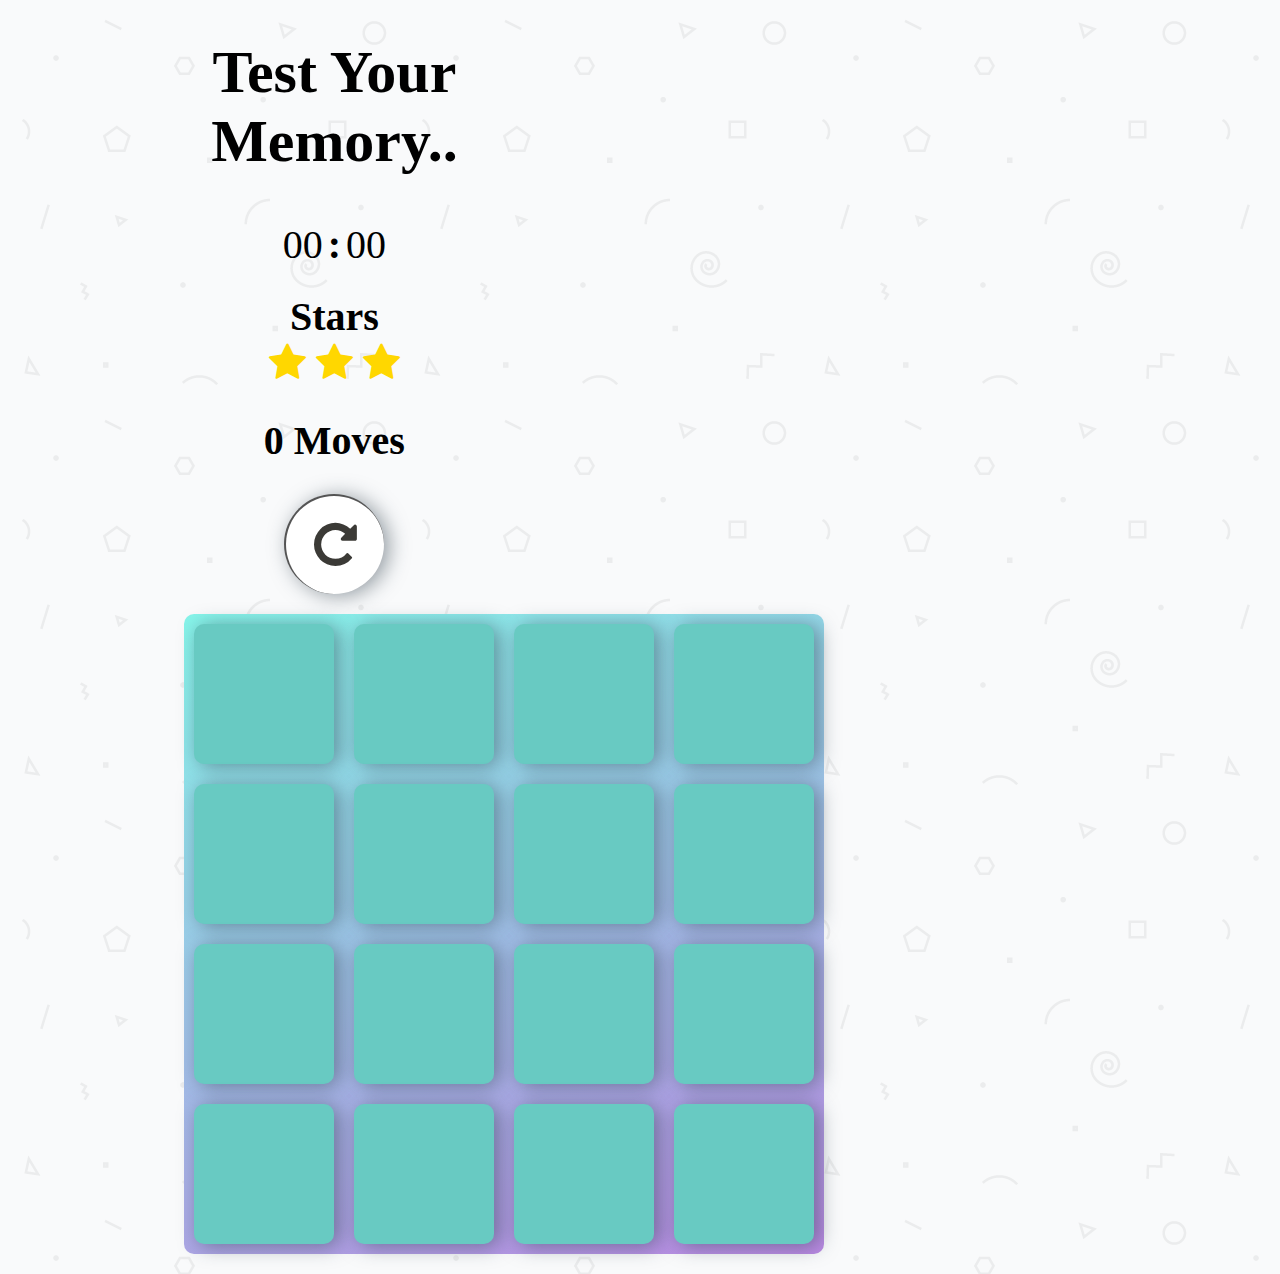
==== index.html @ 76e8866a "first commit" ====
<!DOCTYPE html>
<html>
<head>
	<title>Memory Test Game</title>
    <link rel="stylesheet" href="css/style.css">
    <link rel="stylesheet prefetch" href="https://maxcdn.bootstrapcdn.com/font-awesome/4.6.1/css/font-awesome.min.css">
    
</head>
<body>
    <div class="container">
        <div style="text-align: center; width: 80%; margin: 0 auto">
        <div class="nav">
            <h1>Test Your Memory..</h1>
            <div class="timer"><p class="min">00</p><b>:</b><p class="sec">00</p></div>
            <ul class="stars">
                <h5>Stars</h5>
                <li><i class="fa fa-star" id="s1"></i></li>
                <li><i class="fa fa-star" id="s2"></i></li>
                <li><i class="fa fa-star" id="s3"></i></li>
            </ul>
            <h5 class="move">3 Moves</h5>
            
            
            <button onclick="new_game()"><i class="fa fa-repeat"></i></button>
        </div>
        
        <div class="board" id="board">
        </div>
        </div>
    </div>
    <script src="js/jquery-3.3.1.js"></script>
    <script src="js/game.js"></script>
    
</body>

</html>
---- css/style.css ----
body{
        background: #ffffff url('../img/geometry2.png');
}
.container {
    width: 100%;
    height: 100%;
    margin: 0px;
}

.board{
    float: left;
    width: 640px;
    margin: 20px 50px;
    height: 640px;
    border-radius: 10px;
    background: linear-gradient(160deg, #86f5ea 0%, #bb8ae4 100%);
}

.card{
    width: 100px;
    height: 100px;
    float: left;
    margin:10px;
	padding:20px;
    border-radius: 10px;
    background-color: #68cac2;
    box-shadow: 5px 2px 20px 0 rgba(46, 61, 73, 0.5);
}


h1{
    width:100%;
    text-align: center;
    font-size:60px;
    margin-bottom: 40px;
    margin-top: 10px;
}

img{
    width: 100px;
    height: 100px;
}
.flipped{
    background-image: linear-gradient(#A1FFCE, #FAFFD1);
}
.hid{
    visibility: hidden;
}

.nav{
    float: left;
    width: 400px;
    margin: 0 auto;
    text-align: center;
    padding-top: 20px;
}

h1{
    width:100%;
    text-align: center;
    font-size:60px;
    margin-bottom: 40px;
    margin-top: 10px;
}

.nav button{
    width: 100px;
    height:100px;
    font-size: 50px;
    font-weight: bolder;
    background:#fff;
    color: #3b3a36;
    margin-top: 30px;
    border-right: 0;
    border-bottom: 0;
    border-radius: 100%;  
    box-shadow: 5px 2px 20px 0 rgba(46, 61, 73, 0.5); 
    outline: none;
}

.nav button:active{
    transform: rotate(30deg);
    border-left: 0;
    border-top: 0;
    outline: none;
    
}

.nav button:hover{
    color: #90a4ae;
}

.min,.sec{
    display: inline-block;
}
.timer,.min,.sec{
    font-size: 40px;
    margin: 5px;
}

.stars{
    padding: 0;
    margin: 20px auto 30px auto;
    font-size: 40px;
}
.stars li{
    list-style: none;
    display: inline-block;
/*    color: #FFD700;*/
}

h5{
    margin: 0;
    font-size: 40px;

}
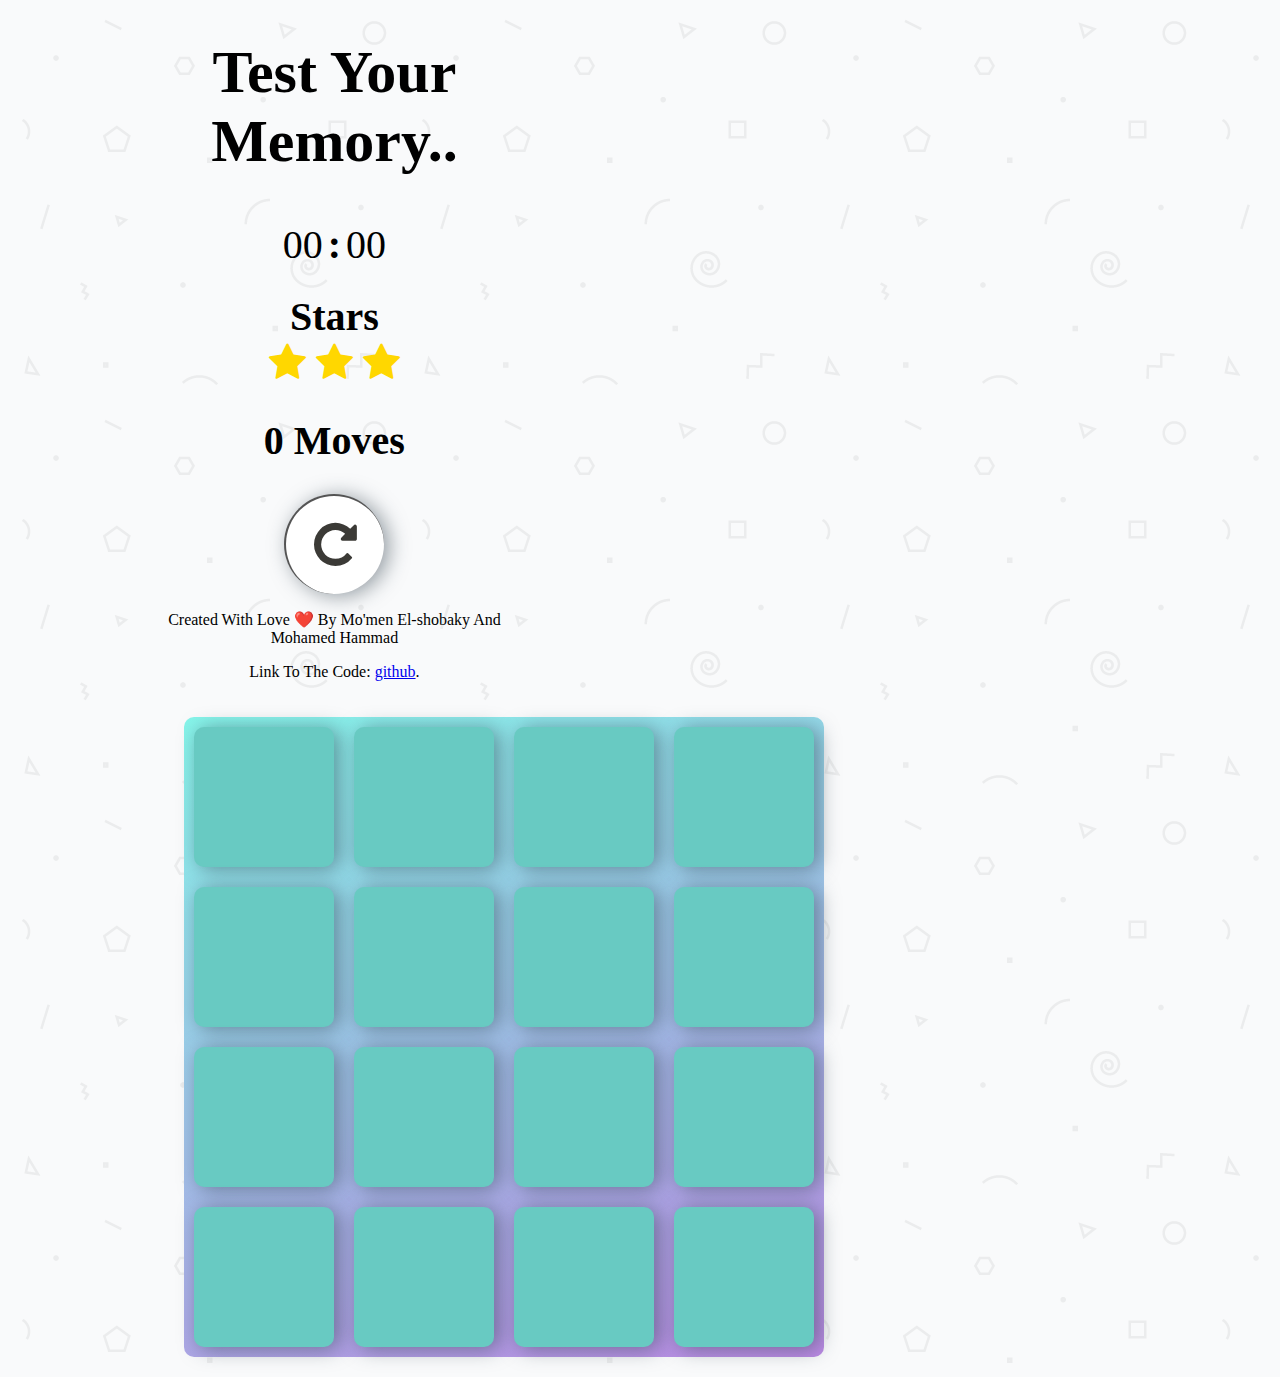
==== commit 30f1c377: "init" ====
--- a/index.html
+++ b/index.html
@@ -22,15 +22,21 @@
             
             
             <button onclick="new_game()"><i class="fa fa-repeat"></i></button>
+            <footer >
+                <p>Created With Love ❤️ By Mo'men El-shobaky And Mohamed Hammad</p>
+                <p>Link To The Code: <a tes href="https://github.com/hammad101088/memory-test-game-master">
+                github</a>.</p>
+              </footer>
         </div>
         
         <div class="board" id="board">
         </div>
         </div>
+        
     </div>
     <script src="js/jquery-3.3.1.js"></script>
     <script src="js/game.js"></script>
-    
+   
 </body>
 
 </html> --- a/css/style.css
+++ b/css/style.css
@@ -118,4 +118,5 @@
 
 
 
+
    
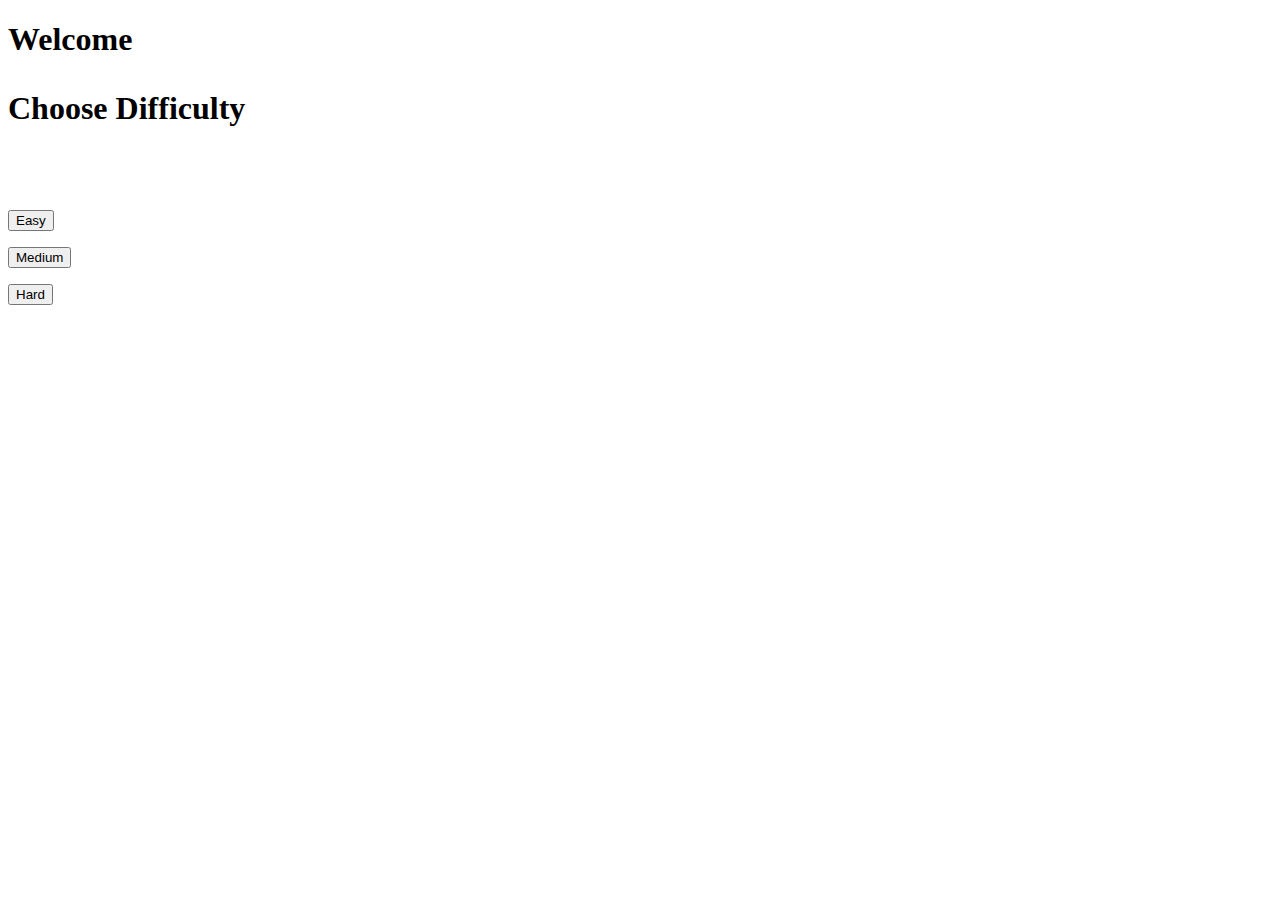
==== commit 11914797: "Add files via upload" ====
--- a/index.html
+++ b/index.html
@@ -1,42 +1,25 @@
-<!DOCTYPE html>
-<html>
-<head>
-	<title>Memory Test Game</title>
-    <link rel="stylesheet" href="css/style.css">
-    <link rel="stylesheet prefetch" href="https://maxcdn.bootstrapcdn.com/font-awesome/4.6.1/css/font-awesome.min.css">
-    
-</head>
-<body>
-    <div class="container">
-        <div style="text-align: center; width: 80%; margin: 0 auto">
-        <div class="nav">
-            <h1>Test Your Memory..</h1>
-            <div class="timer"><p class="min">00</p><b>:</b><p class="sec">00</p></div>
-            <ul class="stars">
-                <h5>Stars</h5>
-                <li><i class="fa fa-star" id="s1"></i></li>
-                <li><i class="fa fa-star" id="s2"></i></li>
-                <li><i class="fa fa-star" id="s3"></i></li>
-            </ul>
-            <h5 class="move">3 Moves</h5>
-            
-            
-            <button onclick="new_game()"><i class="fa fa-repeat"></i></button>
-            <footer >
-                <p>Created With Love ❤️ By Mo'men El-shobaky And Mohamed Hammad</p>
-                <p>Link To The Code: <a tes href="https://github.com/hammad101088/memory-test-game-master">
-                github</a>.</p>
-              </footer>
-        </div>
-        
-        <div class="board" id="board">
-        </div>
-        </div>
-        
-    </div>
-    <script src="js/jquery-3.3.1.js"></script>
-    <script src="js/game.js"></script>
-   
-</body>
-
-</html> +<!DOCTYPE html>
+<html>
+<h1>Welcome<h1>
+<body>
+  <p>Choose Difficulty</p>
+  <br>
+  <button id="Easy">Easy</button><br>
+  <button id="Medium">Medium</button><br>
+  <button id="Hard">Hard</button>
+</body>
+<script>
+ var easy = document.getElementById("Easy");
+ var med = document.getElementById("Medium");
+  var hard = document.getElementById("Hard");
+ easy.addEventListener('click',()=>{
+   window.location ='game.html?diff=easy';
+ })
+ med.addEventListener('click',()=>{
+   window.location ='game.html?diff=med';
+ })
+ hard.addEventListener('click',()=>{
+   window.location ='game.html?diff=hard';
+ })
+</script>
+</html>
